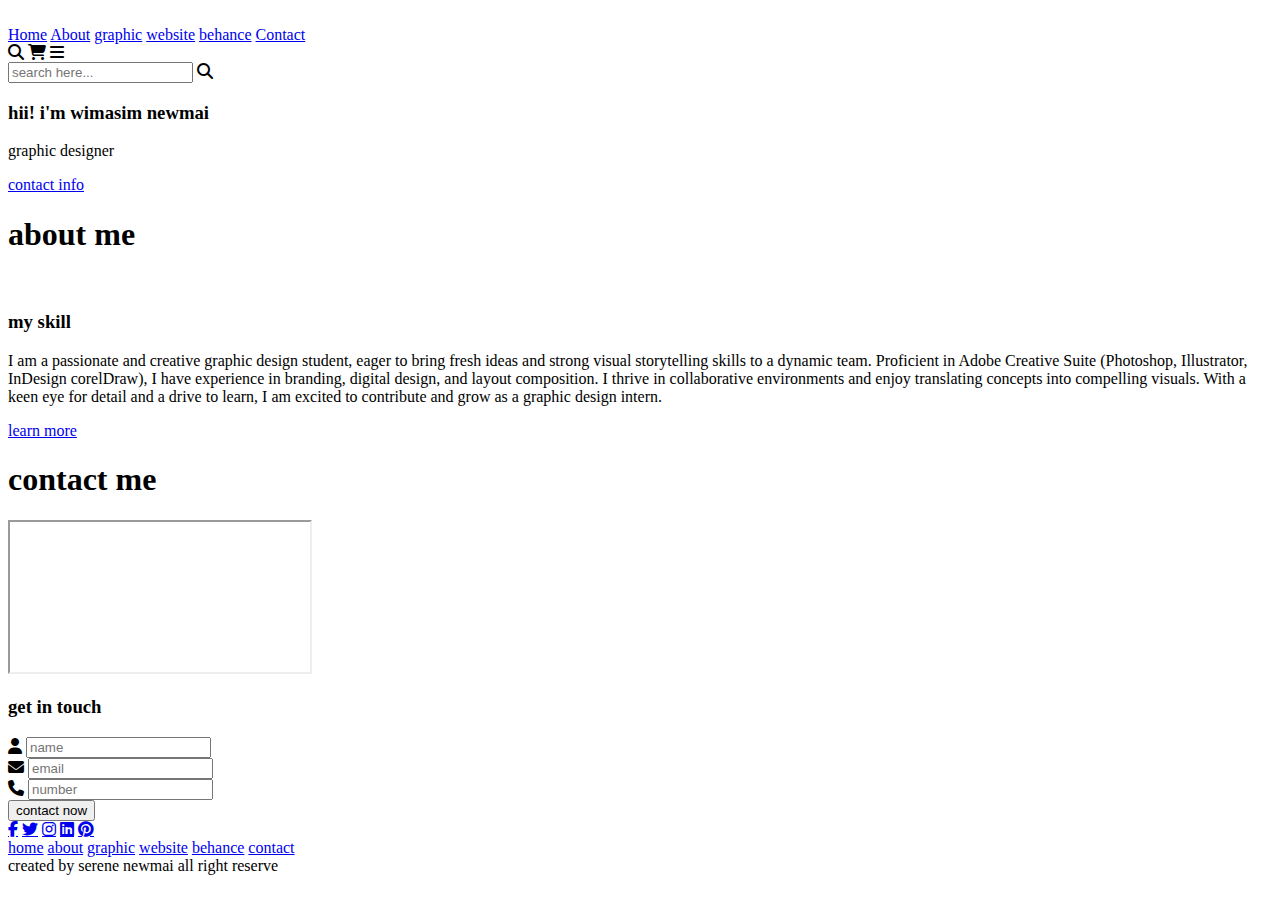
==== index.html @ 37d0921c "Add files via upload" ====
<!DOCTYPE html>
<html lang="en">
<head>
    <meta charset="UTF-8">
    <meta name="viewport" content="width=device-width, initial-scale=1.0">
    <title>Coffee</title>
    <link rel="stylesheet" href="style.css">
    

    <link rel="stylesheet" href="https://cdnjs.cloudflare.com/ajax/libs/font-awesome/6.7.2/css/all.min.css" integrity="sha512-Evv84Mr4kqVGRNSgIGL/F/aIDqQb7xQ2vcrdIwxfjThSH8CSR7PBEakCr51Ck+w+/U6swU2Im1vVX0SVk9ABhg==" crossorigin="anonymous" referrerpolicy="no-referrer" />
</head>
<body>
    <header class="header">
        <a href="#" class="logo">
        <img src="pic/logo.png" alt="">
        </a>

        <nav class="navbar">
            <a href="#home">Home</a>
            <a href="#about">About</a>
            <a href="graphics work.html">graphic</a>
            <a href="website.html">website</a>
            <a href="#behance">behance</a>
            <a href="#contact">Contact</a>
           
        </nav>
         <div class="icons">
            <div  class="fas fa-search" id="search-btn"></div>
            <div  class="fas fa-shopping-cart" id="cart-btn"></div>
            <div  class="fas fa-bars" id="menu-btn"></div>
        </div>
        <div class="search-form">
            <input type="search" id="search-box" placeholder="search here...">
            <label for="search-box" class="fas fa-search"></label>
        </div>

       
    </header>
    

    <section class="home" id="home">
        <div class="content">
            <h3>hii! i'm wimasim newmai</h3>
            <p>graphic designer</p>
            <a href="#" class="btn">contact info</a>
        </div>

    </section>

    <section class="about" id="about">
        <h1 class="heading"><span>about</span> me</h1>
        <div class="row">
            <div class="images">
                <img src="pic/serene - Copy.jpg" alt="">

            </div>
            <div class="content">
                <h3>my skill </h3>
                <p>I am a passionate and creative graphic design student, eager to bring fresh ideas and strong visual storytelling skills to a dynamic team. Proficient in Adobe Creative Suite (Photoshop, Illustrator, InDesign corelDraw), I have experience in branding, digital design, and layout composition. I thrive in collaborative environments and enjoy translating concepts into compelling visuals. With a keen eye for detail and a drive to learn, I am excited to contribute and grow as a graphic design intern.</p>
                <a href="#" class="btn">learn more</a>

            </div>

        </div>

    </section>

    
    <section class="contact" id="contact">
        <h1 class="heading"><span>contact</span> me</h1>
        <div class="row">
            <iframe class="map" src="https://www.google.com/maps/embed?pb=!1m18!1m12!1m3!1d3508.3004084543504!2d77.0408475245647!3d28.44035929278327!2m3!1f0!2f0!3f0!3m2!1i1024!2i768!4f13.1!3m3!1m2!1s0x390d186f33d50567%3A0xa20a48b74038782e!2sJanak%20Puri%20C%20Block%2C%20Sector%2039%2C%20Gurugram%2C%20Haryana%20122022!5e0!3m2!1sen!2sin!4v1738204026272!5m2!1sen!2sin"  allowfullscreen="" loading="lazy"></iframe>

            <form action="">
                <h3>get in touch</h3>
                <div class="inputBox">
                    <span class="fas fa-user"></span>
                    <input type="text" placeholder="name">
                </div>
                <div class="inputBox">
                    <span class="fas fa-envelope"></span>
                    <input type="email" placeholder="email">
                </div>
                <div class="inputBox">
                    <span class="fas fa-phone"></span>
                    <input type="number" placeholder="number">
                </div>
                <input type="submit" value="contact now" class="btn">

            </form>
        </div>

    </section>

    <section class="footer">
        <div class="share">
            <a href="#" class="fab fa-facebook-f"></a>
            <a href="#" class="fab fa-twitter"></a>
            <a href="#" class="fab fa-instagram"></a>
            <a href="#" class="fab fa-linkedin"></a>
            <a href="#" class="fab fa-pinterest"></a>
        </div>
        <div class="links">
            <a href="#">home</a>
            <a href="#">about</a>
            <a href="#">graphic</a>
            <a href="#">website</a>
            <a href="#">behance</a>
            <a href="#">contact</a>
        </div>
        <div class="credit">created by <span>serene newmai</span> all right reserve</div>

    </section>

   <script src="script.js"></script> 
</body>
</html>
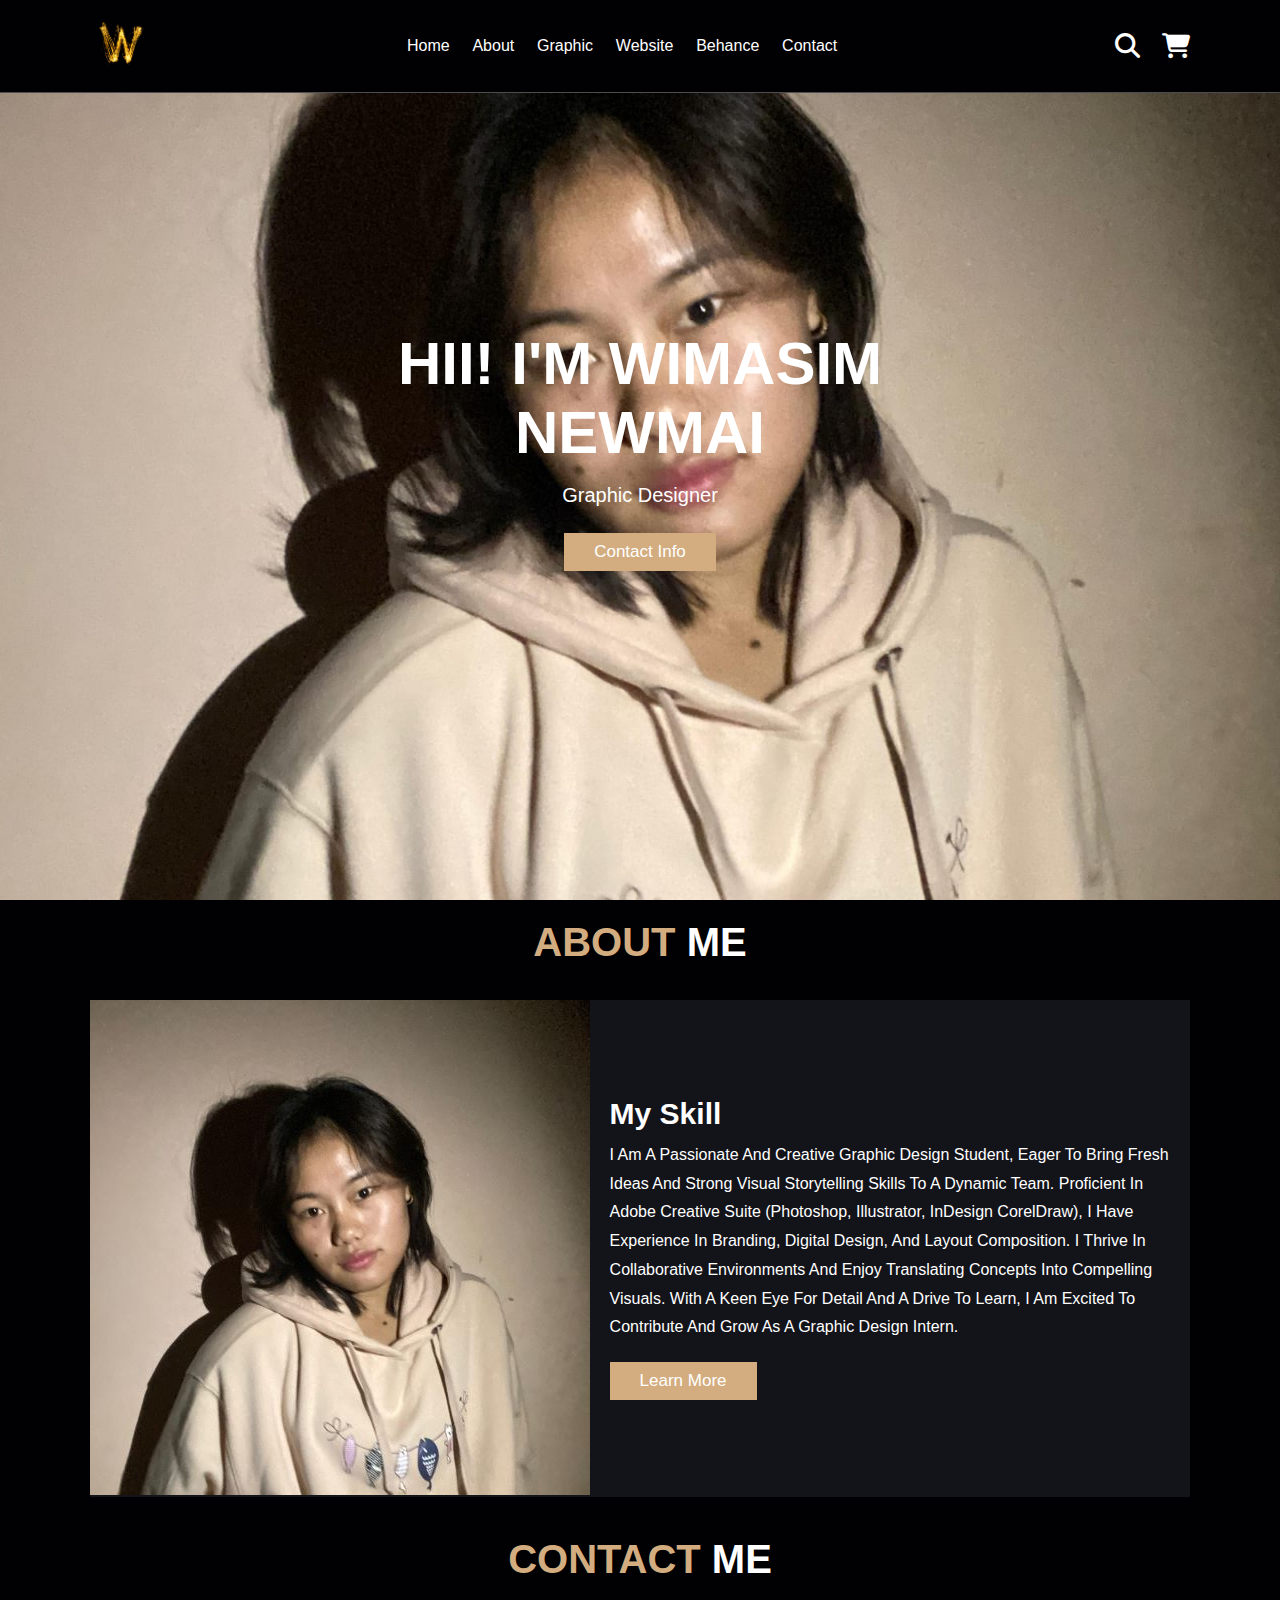
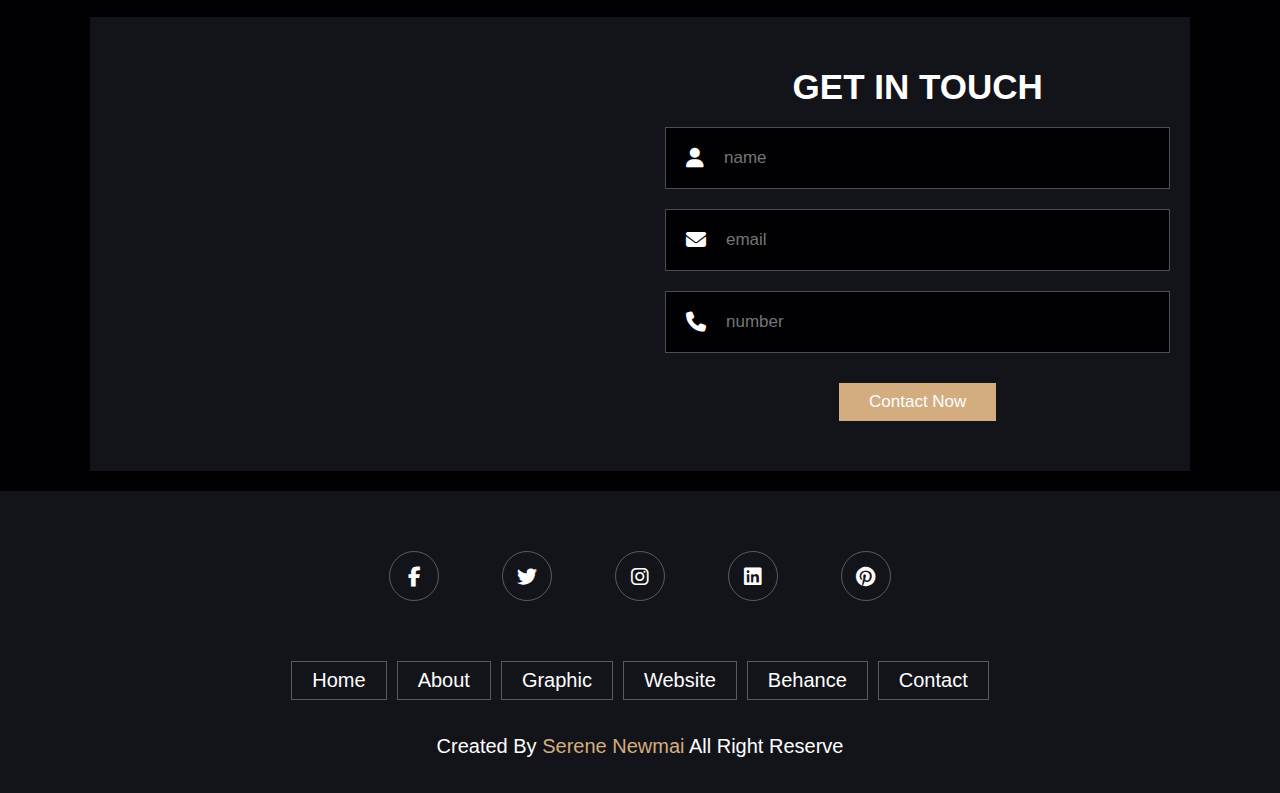
==== commit 40e08e68: "Update index.html" ====
--- a/index.html
+++ b/index.html
@@ -3,7 +3,7 @@
 <head>
     <meta charset="UTF-8">
     <meta name="viewport" content="width=device-width, initial-scale=1.0">
-    <title>Coffee</title>
+    <title>porforlio</title>
     <link rel="stylesheet" href="style.css">
     
 
@@ -114,4 +114,4 @@
 
    <script src="script.js"></script> 
 </body>
-</html>+</html>
--- a/style.css
+++ b/style.css
@@ -0,0 +1,346 @@
+@import url('https://fonts.googlepis.com/css2?family=Roboto:wght@100;300;400;500;700& display::swap');
+
+:root{
+    --main-color:#d3ad7f;
+    --black:#13131a;
+    --bg:#010103;
+    --border:.1rem solid rgba(255,255,255,.3);
+}
+*{
+    font-family: 'Roboto', sans-serif;
+    margin: 0; padding: 0;
+    box-sizing: border-box;
+    outline: none; border: none;
+    text-decoration: none;
+    text-transform: capitalize;
+    transition: .2s linear;
+}
+html{
+    font-size: 62.5%;
+    overflow-x: hidden;
+    scroll-padding-top: 9rem;
+    scroll-behavior: smooth;
+}
+html::-webkit-scrollbar{
+    width: .8rem;
+}
+html::-webkit-scrollbar-track{
+    background: transparent;
+}
+html::-webkit-scrollbar-thumb{
+    background: #fff;
+    border-radius: 5rem;
+}
+
+body{
+    background: var(--bg);
+}
+section{
+    padding: 2rem 7%;
+}
+.heading{
+    text-align: center;
+    color: #fff;
+    text-transform: uppercase;
+    padding-bottom: 3.5rem;
+    font-size: 4rem;
+
+}
+.heading span{
+    color: var(--main-color);
+    text-transform: uppercase;
+}
+.btn{
+    margin-top: 1rem;
+    display: inline-block;
+    padding: .9rem 3rem;
+    font-size: 1.7rem;
+    color: #fff;
+    background: var(--main-color);
+    cursor: pointer;
+}
+.btn:hover{
+    letter-spacing: .2rem;
+}
+
+.header{
+    background: var(--bg);
+    display: flex;
+    align-items: center;
+    justify-content: space-between;
+    padding: 1.5rem 7%;
+    border-bottom: var(--border);
+    position: fixed;
+    top: 0; left: 0; right: 0;
+    z-index: 1000;
+}
+
+.header .logo img{
+    height: 6rem;
+}
+
+.header .navbar a{
+    margin: 0 1rem;
+    font-size: 1.6rem;
+    color: #fff;
+    
+}
+
+.header .navbar a:hover{
+    color:var(--main-color);
+    border-bottom: 1rem solid var(--main-color);
+    padding-bottom: .5rem;
+}
+
+.header .icons div{
+    color: #fff;
+    cursor: pointer;
+    font-size: 2.5rem;
+    margin-left: 2rem;
+}
+
+.header .icons div:hover{
+    color: var(--main-color);
+}
+
+#menu-btn{
+    display: none;
+}
+.header .search-form{
+    position: absolute;
+    top: 115%; right: 7%;
+    background: #fff;
+    width: 50rem;
+    height: 5rem;
+    display: flex;
+    align-items: center;
+    transform: scaleY(0);
+    transform-origin: top;
+}
+.header .search-form.active{
+    transform: scale(1);
+}
+
+.header .search-form input{
+    height: 100%;
+    width: 100%;
+    font-size: 1.6rem;
+    color: var(--black);
+    padding: 1rem;
+    text-transform: none;
+}
+
+.header .search-form label{
+    cursor: pointer;
+    font-size: 2.2rem;
+    margin-right: 1.5rem;
+    color: var(--black);
+}
+
+.header .search-form label:hover{
+    color: var(--main-color);
+}
+
+.home{
+    min-height: 100vh;
+    display: flex;
+    align-items: center;
+    background: url('pic/serene.jpg') no-repeat;
+    background-size: cover;
+    background-position: center;
+}
+.home .content{
+    max-width: 60rem;
+}
+.home .content h3{
+    font-size: 6rem;
+    text-transform: uppercase;
+    color: #fff;
+}
+.home .content p{
+    font-size: 2rem;
+    font-weight: lighter;
+    line-height: 1.8;
+    padding: 1rem 0;
+    color: #fff;
+}
+.about .row{
+    display: flex;
+    align-items: center;
+    background: var(--black);
+    flex-wrap: wrap;
+}
+
+.about .row image{
+    flex: 1 1 45rem;
+}
+.about .row .image img{
+    width: 100%;
+}
+.about .row .content{
+    flex: 1 1 45rem;
+    padding: 2rem;
+}
+.about .row .content h3{
+    font-size: 3rem;
+    color: #fff;
+}
+.about .row .content p{
+    font-size: 1.6rem;
+    color: #fff;
+    padding: 1rem 0;
+    line-height: 1.8;
+}
+
+
+.contact .row{
+    display: flex;
+    align-items: center;
+    background: var(--black);
+    flex-wrap: wrap;
+    gap: 1rem;
+}
+.contact .row .map{
+    flex: 1 1 45rem;
+    width: 100%;
+    object-fit: cover;
+}
+.contact .row form{
+    flex: 1 1 45rem;
+    padding: 5rem 2rem;
+    text-align: center;
+}
+.contact .row form h3{
+    text-transform: uppercase;
+    font-size: 3.5rem;
+    color: #fff;
+
+}
+.contact .row form .inputBox{
+    display: flex;
+    align-items: center;
+    margin-top: 2rem;
+    margin-bottom: 2rem;
+    background: var(--bg);
+    border: var(--border);
+}
+.contact .row form .inputBox span{
+    color: #fff;
+    font-size: 2rem;
+    padding-left: 2rem;
+}
+.contact .row form .inputBox input{
+    width: 100%;
+    padding: 2rem;
+    font-size: 1.7rem;
+    color: #fff;
+    text-transform: none;
+    background: none;
+}
+.footer{
+    background: var(--black);
+    text-align: center;
+}
+.footer .share{
+    padding: 1rem 0;
+}
+.footer .share a{
+    height: 5rem;
+    width: 5rem;
+    line-height: 5rem;
+    font-size: 2rem;
+    color: #fff;
+    border: var(--border);
+    margin: 3rem;
+    border-radius: 50%;
+}
+.footer .share a:hover{
+    background-color: var(--main-color);
+}
+.footer .links{
+    display: flex;
+    justify-content: center;
+    flex-wrap: wrap;
+    padding: 2rem 0;
+    gap: 1rem;
+} 
+.footer .links a{
+    padding: .7rem 2rem;
+    color: #fff;
+    border: var(--border);
+    font-size: 2rem;
+}
+.footer .links a:hover{
+    background: var(--main-color);
+}
+.footer .credit{
+    font-size: 2rem;
+    color: #fff;
+    font-weight: lighter;
+    padding: 1.5rem;
+}
+.footer .credit span{
+    color: var(--main-color);
+}
+
+/*media qurries*/
+@media (max-width:991px){
+
+    html{
+        font-size: 55%;
+    }
+    .header{
+        padding: 1.5rem 2rem;
+    }
+    section{
+        padding: 2rem;
+    }
+}
+
+@media (max-width:768px){
+
+   #menu-btn{
+    display: inline-block;
+   }
+   .header .navbar{
+    position: absolute;
+    top: 100%; right: -100%;
+    background: #fff;
+    width: 30rem;
+    height: calc(100vh - 9.5rem);
+   }
+   .header .navbar.active{
+    right: 0;
+   }
+   .header .navbar a{
+    color: var(--black);
+    display: block;
+    margin: 1.5rem;
+    padding: .5rem;
+    font-size: 2rem;
+   }
+}
+.header .search-form{
+    width: 90%;
+    right: 2rem;
+}
+.home{
+    background-position: left;
+    justify-content: center;
+    text-align: center;
+}
+.home .content.h3{
+    font-size: 4.5rem;
+}
+.home .content.p{
+    font-size: 1.5rem;
+}
+@media (max-width:450px){
+
+    html{
+        font-size: 50%;
+    }
+
+}
+
+
